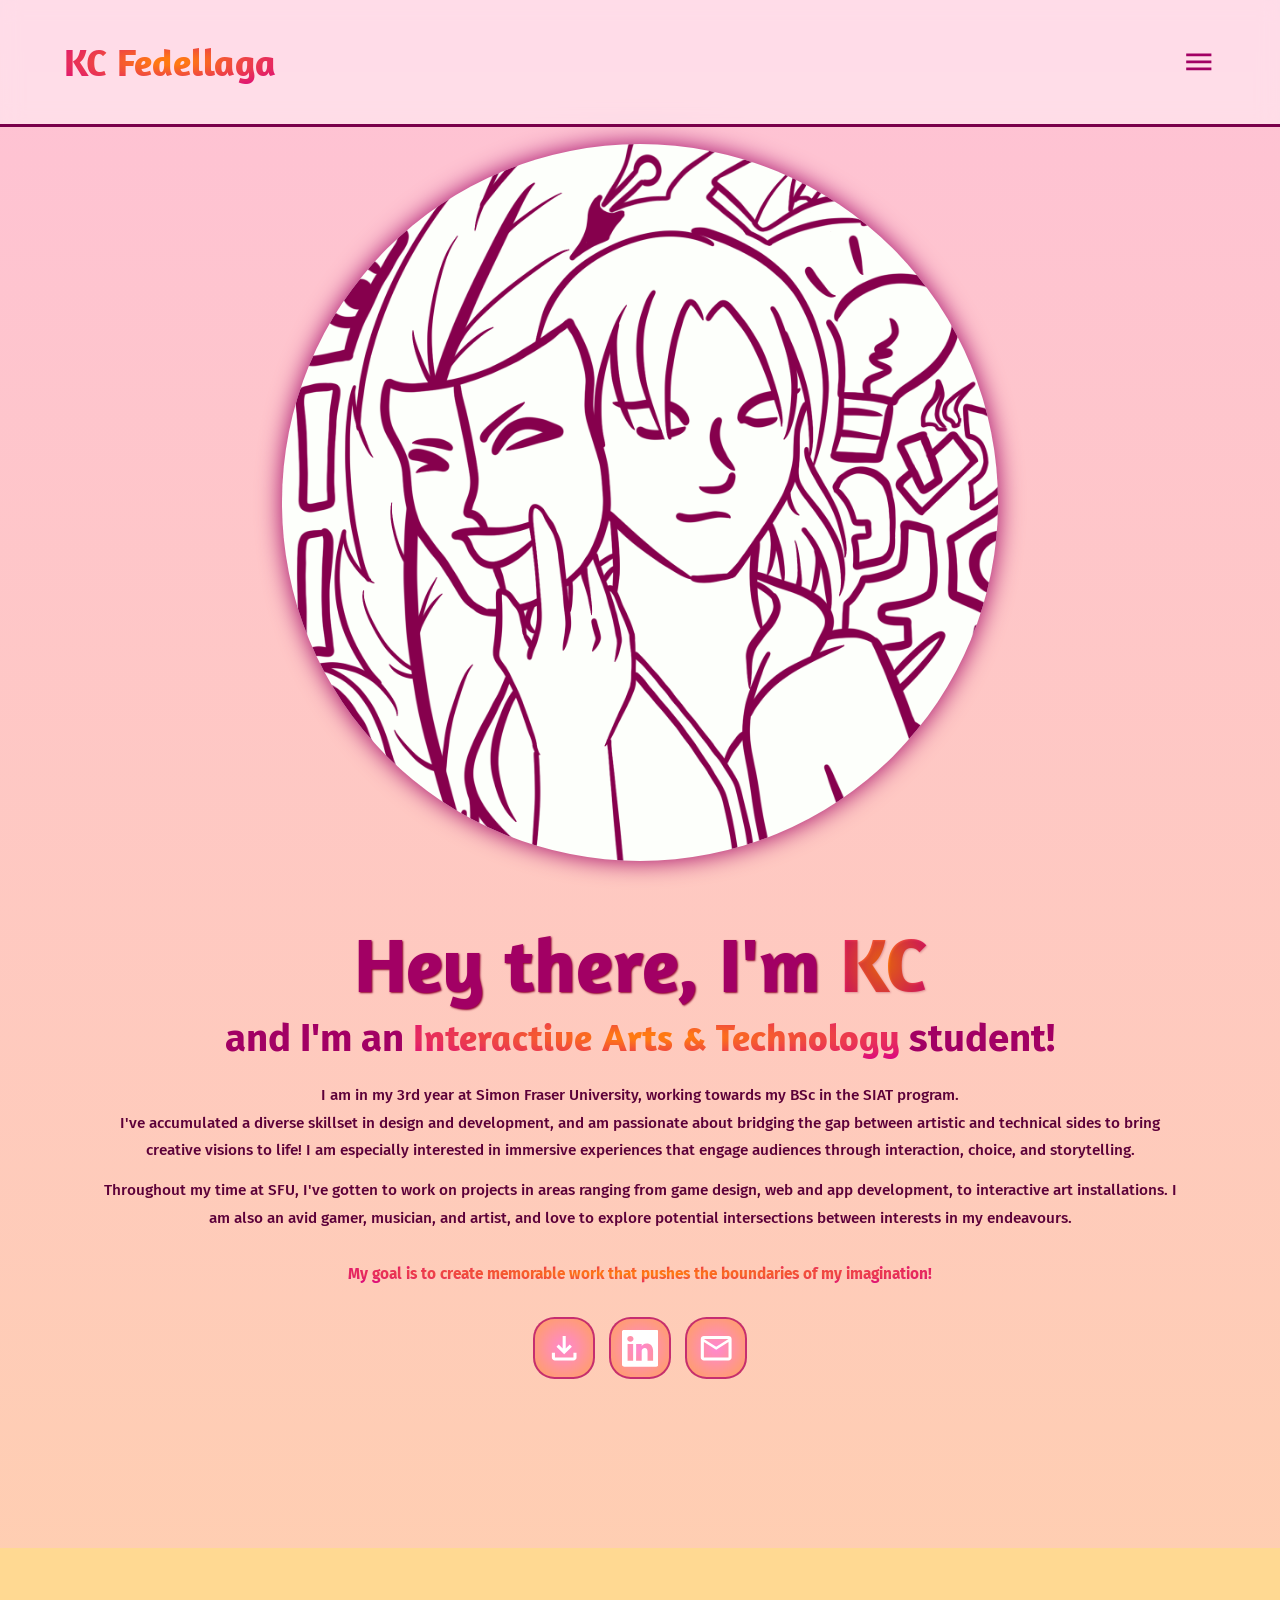
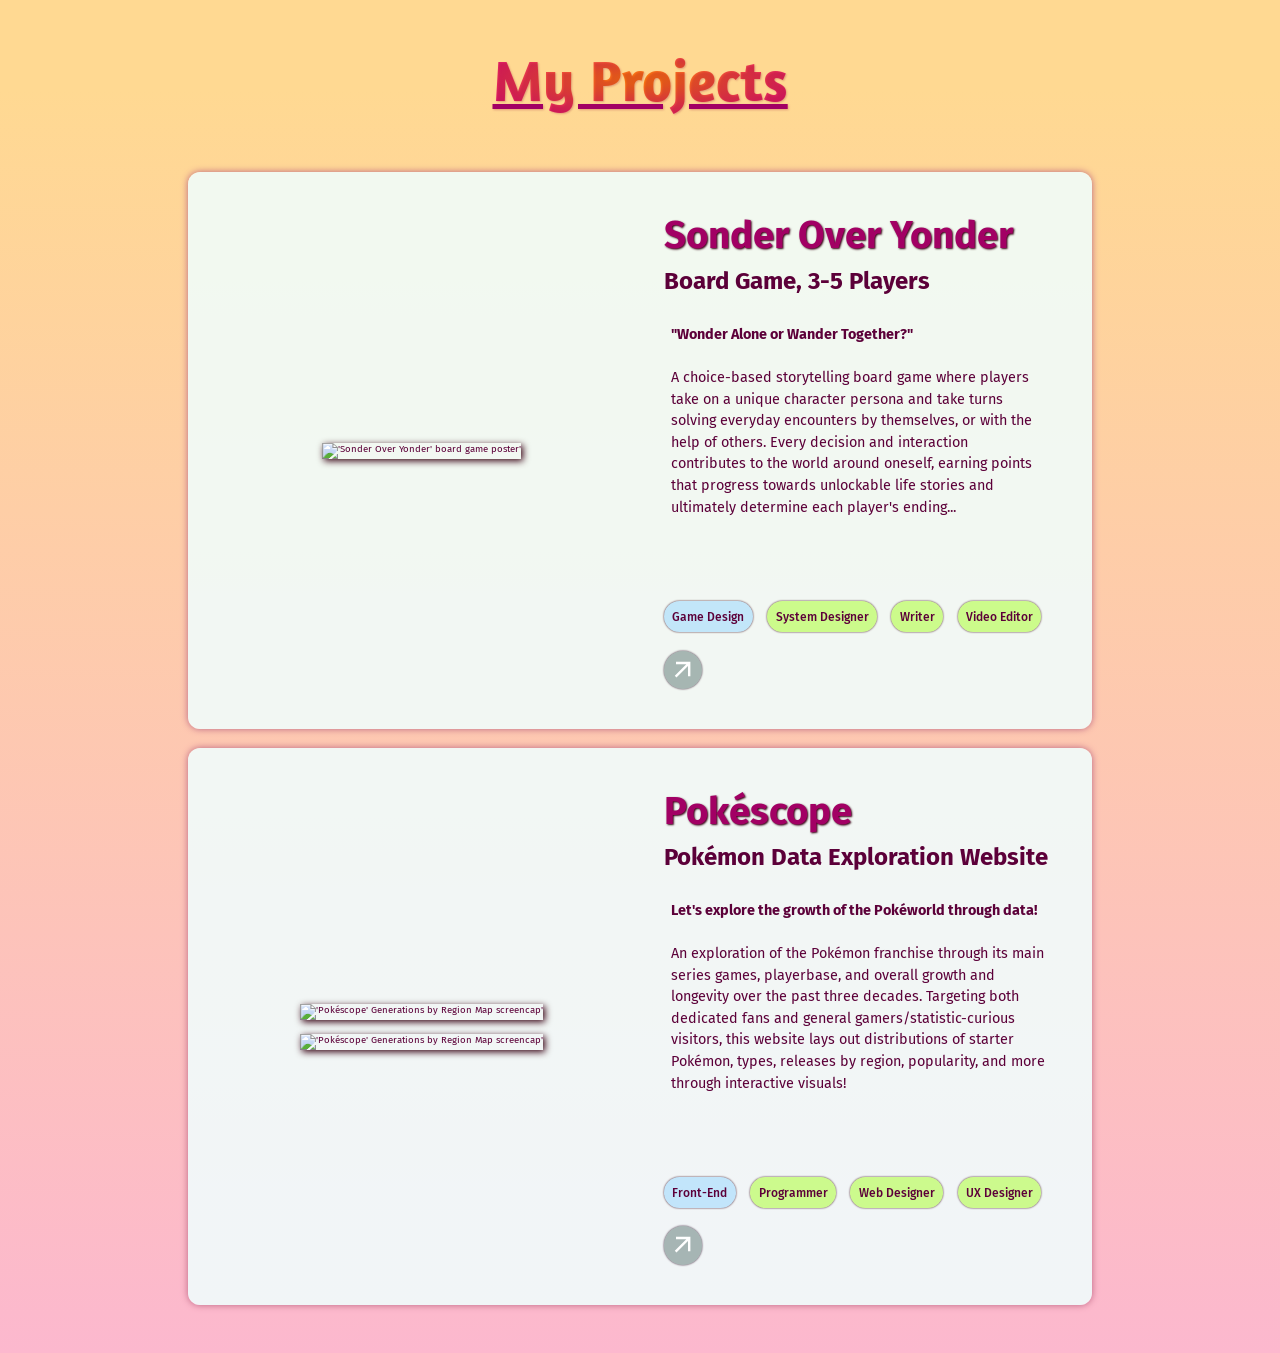
==== index.html @ b348495c "fix" ====
<!doctype html>
<html lang="en">
  <head>
    <meta charset="UTF-8" />
    <meta name="viewport" content="width=device-width, initial-scale=1.0" />
    <title>KC Fedellaga: Portfolio</title>

    <!-- Swiper JS CSS-->
    <link rel="stylesheet" href="https://cdn.jsdelivr.net/npm/swiper@12/swiper-bundle.min.css"/>

    <link rel="stylesheet" href="home-styles.css" />
  </head>

  <body>
    <header class="header">
      <a href="#profile" class="logo"><span>KC Fedellaga</span></a>

      <nav class="navbar">
        <a href="#profile">Profile</a>
        <a href="#projects">Project Showcase</a>
      </nav>

      <i id="menu-icon">
        <svg
          xmlns="http://www.w3.org/2000/svg"
          viewBox="0 -960 960 960"
          fill="#a20064"
        >
          <path
            d="M120-240v-80h720v80H120Zm0-200v-80h720v80H120Zm0-200v-80h720v80H120Z"
          />
        </svg>
      </i>
    </header>

    <section class="profile" id="profile">
      <div class="profile-img">
        <img
          src="/assets/kacebykace.png"
          alt=" 'Kace by Kace': an illustration by me, depicting myself as an artist"
        />
      </div>

      <div class="profile-content">
        <h1>Hey there, I'm <span>KC</span></h1>
        <h3>and I'm an <span>Interactive Arts & Technology</span> student!</h3>
        </br>
        <p>
          I am in my 3rd year at Simon Fraser University, working towards my BSc
          in the SIAT program.
          </br>
          I've accumulated a diverse skillset in design and
          development, and am passionate about bridging the gap between artistic
          and technical sides to bring creative visions to life! I am especially
          interested in immersive experiences that engage audiences through
          interaction, choice, and storytelling.
        </p>
        </br>
        <p>
          Throughout my time at SFU, I've gotten to work on projects in areas
          ranging from game design, web and app development, to interactive art
          installations. I am also an avid gamer, musician, and artist, and love
          to explore potential intersections between interests in my endeavours.
        </br></br>
        <span><strong>My goal is to create memorable work that pushes the boundaries of my
          imagination!</strong></span>
        </p>

        <div class="professional-icons">
          <a href="#">
            <i id="dl-resume-icon">
              <svg
                xmlns="http://www.w3.org/2000/svg"
                viewBox="0 -960 960 960"
                fill="white"
              >
                <path
                  d="M480-320 280-520l56-58 104 104v-326h80v326l104-104 56 58-200 200ZM240-160q-33 0-56.5-23.5T160-240v-120h80v120h480v-120h80v120q0 33-23.5 56.5T720-160H240Z"
                />
              </svg>
            </i>
            <span class="button-text">Resume</span>
          </a>

          <a href="#">
            <i id="linkedin-icon"
              ><svg
                xmlns="http://www.w3.org/2000/svg"
                width="16"
                height="16"
                fill="white"
                class="bi bi-linkedin"
                viewBox="0 0 16 16"
              >
                <path
                  d="M0 1.146C0 .513.526 0 1.175 0h13.65C15.474 0 16 .513 16 1.146v13.708c0 .633-.526 1.146-1.175 1.146H1.175C.526 16 0 15.487 0 14.854zm4.943 12.248V6.169H2.542v7.225zm-1.2-8.212c.837 0 1.358-.554 1.358-1.248-.015-.709-.52-1.248-1.342-1.248S2.4 3.226 2.4 3.934c0 .694.521 1.248 1.327 1.248zm4.908 8.212V9.359c0-.216.016-.432.08-.586.173-.431.568-.878 1.232-.878.869 0 1.216.662 1.216 1.634v3.865h2.401V9.25c0-2.22-1.184-3.252-2.764-3.252-1.274 0-1.845.7-2.165 1.193v.025h-.016l.016-.025V6.169h-2.4c.03.678 0 7.225 0 7.225z"
                />
              </svg>
            </i>
            <span class="button-text">LinkedIn</span>
          </a>

          <a href="#">
            <i>
              <svg 
                xmlns="http://www.w3.org/2000/svg" 
                height="24px" viewBox="0 -960 960 960" 
                width="24px" 
                fill="white"
              >
                
              <path d="M160-160q-33 0-56.5-23.5T80-240v-480q0-33 23.5-56.5T160-800h640q33 0 56.5 23.5T880-720v480q0 33-23.5 56.5T800-160H160Zm320-280L160-640v400h640v-400L480-440Zm0-80 320-200H160l320 200ZM160-640v-80 480-400Z"/></svg>
            </i>
            <span class="button-text">Email</span>
          </a>
        </div>
      </div>
    </section>

    <section class="projects" id="projects">
      <h1><span>My Projects</span></h1>

      <div class="project-container">

        <div class="swiper-row">
          <div class="swiper-button swiper-button-prev"></div>

          <div class="card-wrapper swiper">
            <ul class="card-list swiper-wrapper">
              <li class="project-card swiper-slide">
                <a href="/pages/projects/non-programming/sonder-over-yonder/soy.html" class="card-link">
                  <div class="img-section">
                    <img 
                  src="/assets/soy-poster.png" 
                  alt="'Sonder Over Yonder' board game poster'" 
                  class="project-img-vert"
                  >
                  </div>
                  <div class="project-info">
                    <h2 class="project-name">Sonder Over Yonder</h2>
                    <h3>Board Game, 3-5 Players</h3>
                    
                    <div class="project-desc">
                      <strong>"Wonder Alone or Wander Together?"</strong>
                      <p>
                      </br>
                        A choice-based storytelling board game where players take on a unique character persona and take turns solving everyday encounters by themselves, or with the help of others. Every decision and interaction contributes to the world around oneself, earning points that progress towards unlockable life stories and ultimately determine each player's ending...
                      </p>
                    </div>
                    
                    <div class="card-footer">
                      <ul class="tags">
                        <li class="field">Game Design</li>
                        <li class="role">System Designer</li>
                        <li class="role">Writer</li>
                        <li class="role">Video Editor</li>
                      </ul>

                      <div class="card-button">
                        <svg class="arrow" xmlns="http://www.w3.org/2000/svg" viewBox="0 -960 960 960" fill="white"><path d="m256-240-56-56 384-384H240v-80h480v480h-80v-344L256-240Z"/></svg>
                        <span>View Documentation</span>
                      </div>
                    </div>
                  </div>
                </a>
              </li>
              <li class="project-card swiper-slide">
                <a href="/pages/projects/programming/pokescope/pokescope.html" class="card-link">
                  <div class="img-section">
                    <img 
                  src="/assets/pokescope-homepage-screencap.png" 
                  alt="'Pokéscope' Generations by Region Map screencap'" 
                  class="project-img-hori"
                  >
                  <img 
                  src="/assets/pokescope-map-screencap.png" 
                  alt="'Pokéscope' Generations by Region Map screencap'" 
                  class="project-img-hori"
                  >
                  </div>
                  
                  <div class="project-info">
                    <h2 class="project-name">Pokéscope</h2>
                    <h3>Pokémon Data Exploration Website</h3>
                    
                    <div class="project-desc">
                      <strong>Let's explore the growth of the Pokéworld through data!</strong>
                      <p>
                      </br>
                        An exploration of the Pokémon franchise through its main series games, playerbase, and overall growth and longevity over the past three decades. Targeting both dedicated fans and general gamers/statistic-curious visitors, this website lays out distributions of starter Pokémon, types, releases by region, popularity, and more through interactive visuals!
                      </p>
                    </div>
                    
                    <div class="card-footer">
                      <ul class="tags">
                        <li class="field">Front-End</li>
                        <li class="role">Programmer</li>
                        <li class="role">Web Designer</li>
                        <li class="role">UX Designer</li>
                      </ul>

                      <div class="card-button">
                        <svg class="arrow" xmlns="http://www.w3.org/2000/svg" viewBox="0 -960 960 960" fill="white"><path d="m256-240-56-56 384-384H240v-80h480v480h-80v-344L256-240Z"/></svg>
                        <span>View Documentation</span>
                      </div>
                    </div>
                  </div>
                </a>
              </li>
            </ul>
          </div>

          <div class="swiper-button swiper-button-next"></div>
        </div>
        
        <div class="swiper-pagination"></div>
      </div>

    </section>

    <!-- Swiper JS script -->
    <script src="https://cdn.jsdelivr.net/npm/swiper@12/swiper-bundle.min.js"></script>
    
    <script src="home.js"></script>
  
  </body>
</html>
---- home-styles.css ----
@import url("https://fonts.googleapis.com/css2?family=Amaranth:ital,wght@0,400;0,700;1,400;1,700&family=Fira+Sans:ital,wght@0,100;0,200;0,300;0,400;0,500;0,600;0,700;0,800;0,900;1,100;1,200;1,300;1,400;1,500;1,600;1,700;1,800;1,900&family=Poppins:ital,wght@0,100;0,200;0,300;0,400;0,500;0,600;0,700;0,800;0,900;1,100;1,200;1,300;1,400;1,500;1,600;1,700;1,800;1,900&display=swap");
* {
  margin: 0;
  padding: 0;
  box-sizing: border-box;
  text-decoration: none;
  scroll-behavior: smooth;
  font-family: "Fira Sans", sans-serif;
}

:root {
  --bg-color: #fff7f9;
  --second-bg-color: #fffefe;
  --text-color: #5c0039;
  --main-color: #a20064;
  --header-height: 6rem;
}
.inactive {
  visibility: hidden !important;
}

html {
  font-size: 60%;
  overflow-x: hidden;
}

body {
  color: var(--text-color);
  background: linear-gradient(
    to bottom,
    rgb(254, 194, 213) 1%,
    rgb(255, 217, 146)
  );
}

::-webkit-scrollbar {
  width: 20px;
}
::-webkit-scrollbar-thumb {
  background-color: #b4006f8c;
}
::-webkit-scrollbar-track {
  background-color: var(--bg-color);
}

section {
  min-height: 100vh;
  padding: 10rem 12%;
}

/* Header Section: */

.header {
  position: fixed;
  width: 100%;
  top: 0;
  left: 0;
  padding: 4rem 5%;

  display: flex;
  justify-content: space-between;
  align-items: center;
  z-index: 10000;

  background: rgba(255, 244, 249, 0.532);
  backdrop-filter: blur(10px);
  border-bottom: solid 3px #7a004b;

  .logo,
  .gradient-button,
  .navbar a,
  span {
    font-family: "Amaranth", sans-serif;
  }
}

#menu-icon {
  width: 3.5rem;
  height: 3.5rem;
  color: #7a004b;
  display: none;
}

.logo {
  font-size: 4rem;
  color: var(--text-color);
  font-weight: 800;
  cursor: pointer;
  transition: 0.3s ease-in-out;
}
.logo:hover {
  transform: scale(1.1);
}

span {
  background: radial-gradient(rgb(255, 121, 18) 10%, #d90086);
  background-clip: text;
  color: transparent;

  font-family: "Amaranth", sans-serif;
}

.navbar a {
  font-size: 2.3rem;
  font-weight: 500;
  color: var(--text-color);

  transition: 0.3s ease-in-out;
  border-bottom: 3px solid transparent;

  margin: 1rem;
}
.navbar a:hover {
  color: var(--main-color);
  border-bottom: 3px solid var(--main-color);
}

/* Profile Section: */

.profile {
  margin-top: var(--header-height);

  display: flex;
  align-items: center;
  justify-content: center;
  gap: 15rem;
}

.profile-img img {
  width: 32vw;
  height: 32vw;
  object-fit: cover;

  background: #fdfffb;

  border-radius: 50%;
  box-shadow: 0 0 25px var(--main-color);
  transition: 0.4s ease-in-out;
}
.profile-img img:hover {
  box-shadow:
    0 0 25px var(--main-color),
    0 0 50px var(--main-color),
    0 0 100px var(--main-color);
}

.profile-content {
  display: flex;
  flex-direction: column;
  align-items: flex-start;
  text-align: left;
}
.profile-content h1 {
  font-family: "Amaranth", sans-serif;
  font-size: 8rem;
  font-weight: 700;

  margin-top: 1.5rem;
  line-height: 1;

  color: var(--main-color);
  text-shadow: 1px 1px 2px #8f002d;

  span {
    text-shadow: 1px 1px 2px #8f002d45;
  }
}
.profile-content h3 {
  margin: 1rem 0;

  color: var(--main-color);
  font-size: 4rem;
}
.profile-content p {
  font-size: 1.6rem;
  font-weight: 500;
  line-height: 1.8;
}

.professional-icons a {
  display: inline-flex;
  flex-direction: column;

  font-size: 1.5rem;
  text-align: center;

  .button-text {
    opacity: 0;
  }
}
.professional-icons i {
  display: inline-flex;

  padding: 1rem;
  margin: 3rem 0.6rem 0.7rem;

  background: radial-gradient(#ff87d1, rgb(255, 162, 91));
  border: 2px solid #ae006bb3;
  border-radius: 35%;
  color: var(--main-color);

  transition: 0.3s ease-in-out;
}
.professional-icons svg {
  width: 4rem;
  height: 4rem;

  object-fit: cover;
  padding: 0.05em;
}
.professional-icons a:hover {
  i {
    background: radial-gradient(#f48835 40%, #fc46b6);
    transform: scale(1.15) translateY(-5px);

    box-shadow: 0 0 15px var(--main-color);
  }
  .button-text {
    opacity: 1;
    transition: 0.3 ease-in-out;
  }
}

/* Project Showcase Section: */

.projects {
  padding-bottom: 2.5rem;

  display: flex;
  flex-direction: column;
  justify-content: center;
  align-items: center;
  gap: 5rem;

  background: linear-gradient(
    to bottom,
    rgb(255, 217, 146) 10%,
    rgb(252, 184, 206)
  );
}

.projects h1 {
  font-family: "Amaranth", sans-serif;
  font-size: 6rem;
  text-decoration: underline;
  color: var(--main-color);

  text-shadow: 1px 1px 2px #8f002d45;
}

.project-container {
  width: 100%;
  max-width: 1000px; /* tentative */

  display: flex;
  flex-direction: column;
  align-items: center;

  gap: 1.5rem;
}

.swiper-row {
  display: flex;
  align-items: center;
  gap: 1.5rem;

  width: 100%;
}

.card-wrapper {
  flex: 1;
  min-width: 0;
}

.swiper-button-prev,
.swiper-button-next {
  position: static;
  flex-shrink: 0;
  margin: 0;

  width: 2.5rem;
  height: 2.5rem;
}
.swiper-button {
  color: white;
}
.swiper-pagination {
  position: static !important;
  left: auto !important;
  transform: none !important;
}
.swiper-pagination-bullet {
  height: 12px;
  width: 12px;
  opacity: 0.5;
  background: rgb(255, 255, 255);
}
.swiper-pagination-bullet-active {
  opacity: 1;
}

.card-list .project-card {
  list-style: none;
  padding: 1rem;
}

.card-list .project-card .card-link {
  user-select: none;

  display: flex;
  gap: 1rem;

  width: 100%;
  height: 58rem;

  padding: 18px;
  border: solid 2px transparent;
  border-radius: 12px;

  text-decoration: none;
  color: var(--text-color);

  background: rgba(240, 255, 255, 0.854);
  box-shadow: 0 0 7px rgb(188, 99, 130);

  transition: 0.3s ease-in-out;
}

.card-list .project-card .card-link:active {
  cursor: grabbing;
}

.img-section {
  flex: 1;

  display: flex;
  flex-direction: column;
  justify-content: center;
  align-items: center;

  gap: 1.5rem;
  padding: 2rem;

  overflow: hidden;
}

.project-img-vert {
  max-width: 100%;
  max-height: 100%;
  object-fit: contain;

  box-shadow: 2px 2px 7px #360112;
}
.project-img-hori {
  max-width: 100%;
  max-height: 100%;
  object-fit: contain;

  box-shadow: 2px 2px 7px #360112;
}

.project-info {
  flex: 1;
  display: inline-flex;
  flex-direction: column;
  gap: 1rem;

  padding: 2rem;
}

.project-info h2 {
  font-size: 4em;
  color: var(--main-color);

  text-shadow: 1px 1px 2px #360112;
}
.project-info h3 {
  font-size: 2.5em;

  margin-bottom: 1em;
}
.project-info .project-desc {
  margin: 0.5em;

  font-size: 1.5em;

  line-height: 1.5em;
}

.project-card .card-footer {
  display: flex;
  flex-direction: column;
  gap: 1.8em;

  margin-top: auto;
}

.project-card .tags {
  display: inline-flex;
  gap: 1.5em;

  list-style: none;
}
.project-card .tags li {
  color: var(--text-color);
  font-size: 1.25em;
  font-weight: 500;

  padding: 0.7em;

  border-radius: 1.5em;
  box-shadow: 0 0 2px #360112;
}
.tags .field {
  background: rgba(131, 207, 255, 0.434);
}
.tags .role {
  background: rgba(172, 255, 47, 0.527);
}

.card-list .card-link .card-button {
  display: flex;
  justify-content: flex-start;
  align-items: center;
  gap: 0.5em;

  background: transparent;

  .arrow {
    width: 4em;
    padding: 0.5em;

    background: rgba(110, 135, 132, 0.571);
    border-radius: 50%;
    box-shadow: 0 0 2px rgb(35, 0, 28);

    transition: 0.3s ease-in-out;
  }

  span {
    opacity: 0;

    margin: 0.7em;
    font-size: 1.6em;

    transition: 0.3s ease-in-out;
  }
}
.card-list .card-link:hover {
  border-color: var(--main-color);

  .arrow {
    background: rgb(255, 170, 13);
  }

  span {
    opacity: 1;
  }
}

/* Responsiveness: */

@media (max-width: 1285px) {
  #menu-icon {
    display: block;

    svg {
      transition: 0.2s ease;
    }
  }
  #menu-icon:hover {
    svg {
      fill: #a2006456;
    }

    cursor: pointer;
  }

  .navbar {
    position: absolute;
    top: 100%;
    right: 0;
    padding: 1.5rem 2rem;

    width: 25%;
    background: rgba(190, 136, 160, 0.29);

    border-bottom-left-radius: 2rem;
    border-left: 2px solid var(--main-color);
    border-bottom: 2px solid var(--main-color);

    display: none;
  }
  .navbar a {
    display: block;
    font-size: 2rem;
    margin: 3rem 0;
    color: var(--text-color);
  }
  .navbar.active {
    display: block;
  }

  .project-info h3 {
    font-size: 2.5em;

    margin-bottom: 0.5em;
  }

  section {
    min-height: 100vh;
    padding: 10rem 7.5%;
  }

  .profile {
    flex-direction: column;
    margin: 5rem 0;
    gap: 5rem;
  }
  .profile-content {
    align-items: center;
    text-align: center;
  }
  .profile-img img {
    width: 56vw;
    height: 56vw;
  }
}

@media (max-width: 1000px) {
  .project-info h3 {
    font-size: 2.5em;

    margin-bottom: 0.5em;
  }

  section {
    min-height: 100vh;
    padding: 10rem 5%;
  }

  .project-info .project-desc {
    margin: 0.25em;

    font-size: 1.4em;

    line-height: 1.5em;
  }
}

@media (max-width: 900px) {
  .card-list .project-card .card-link {
    flex-direction: column;
    height: auto;
    padding: 1rem;
  }

  .img-section {
    flex-direction: row;
    align-items: center;
    gap: 1rem;

    padding: 1rem;
    max-height: 350px;
  }

  .project-img-hori {
    width: 100%;
    flex: 1;
    aspect-ratio: 16 / 9;
    object-fit: cover;
    box-shadow: 2px 2px 7px #360112;
  }

  .project-info {
    padding: 1rem;
  }
  .project-info h2 {
    font-size: 2.5em;
  }
  .project-info h3 {
    font-size: 1.75em;

    margin-bottom: 0.3em;
  }
  .project-info .project-desc {
    font-size: 1.3em;
  }

  .project-card .tags {
    flex-wrap: wrap;
  }

  .swiper-row .swiper-button {
    display: none;
  }
}
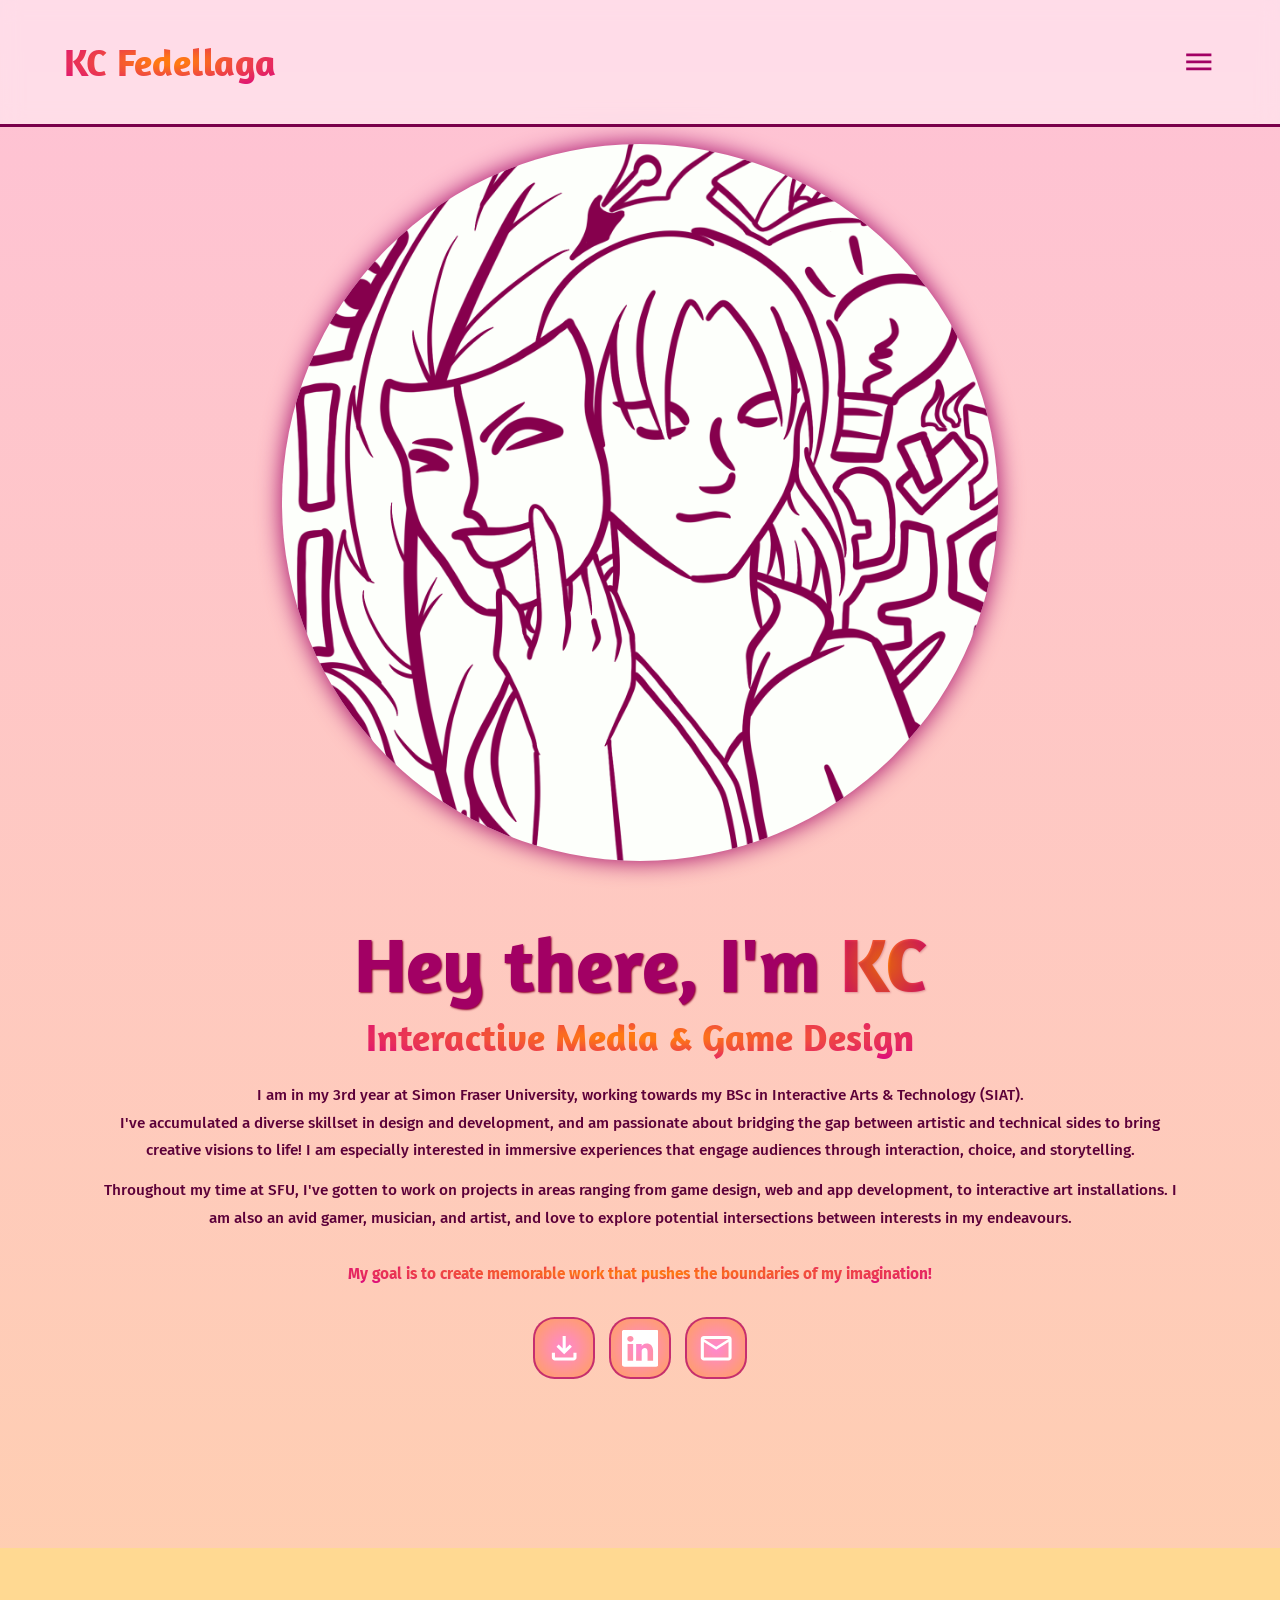
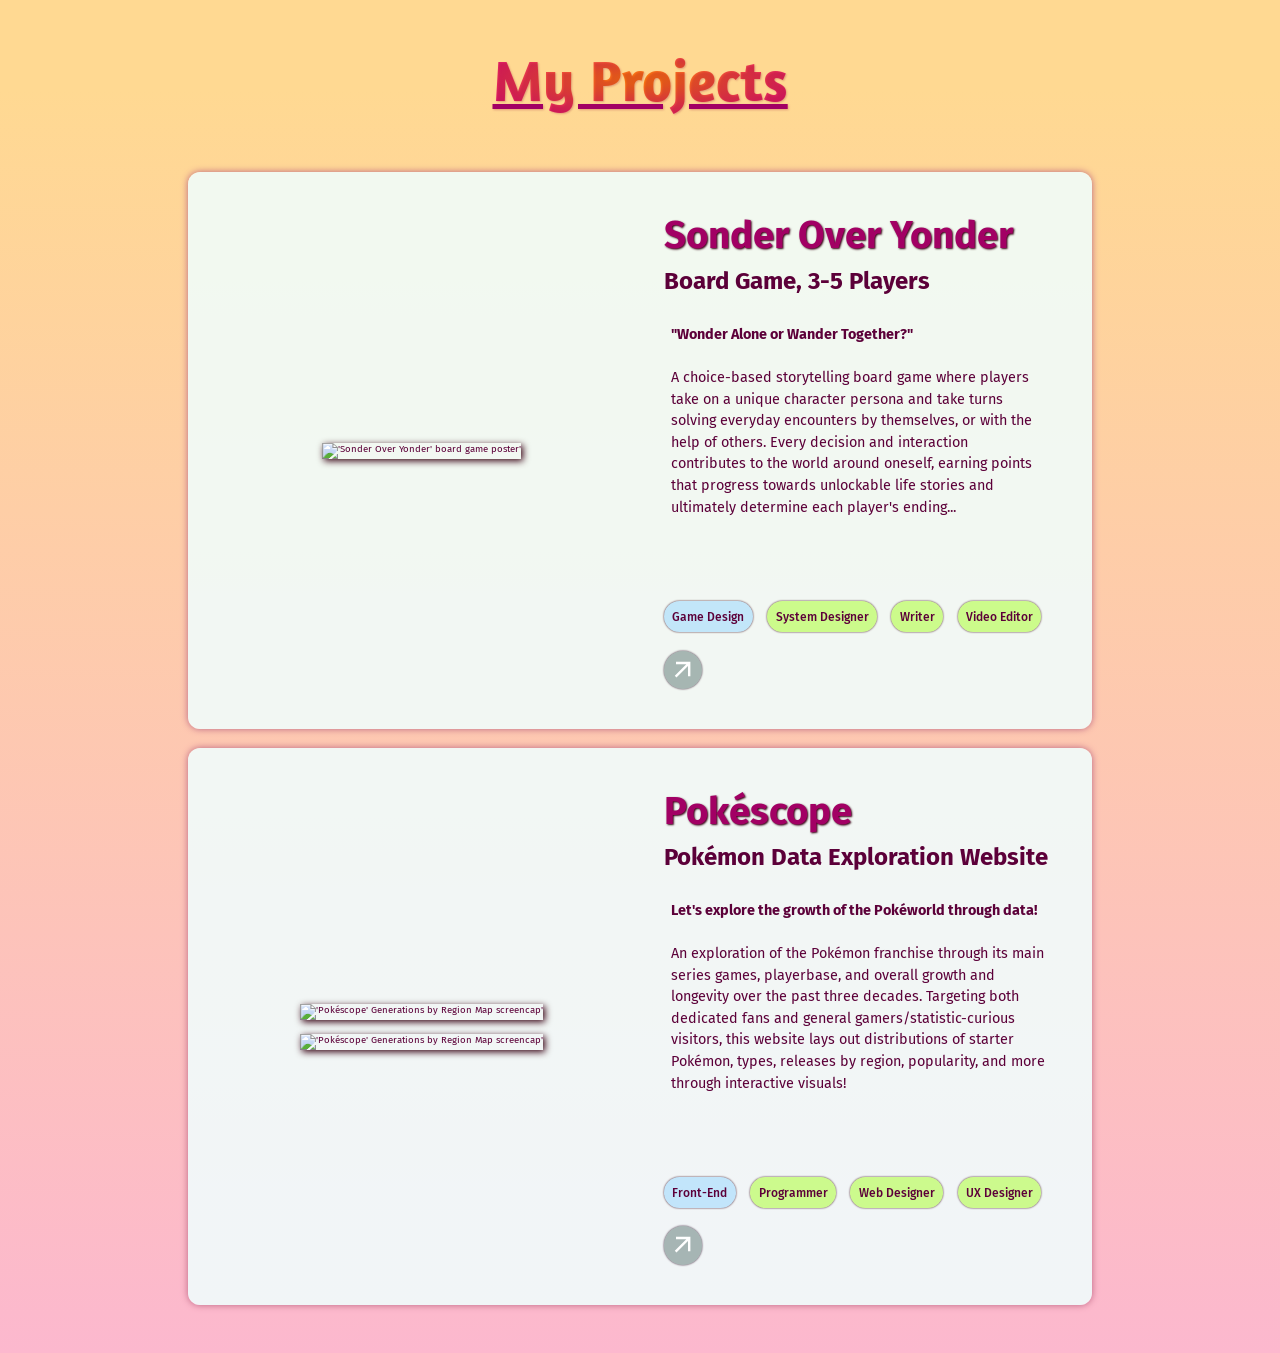
==== commit 9ab31390: "Merge pull request #7 from 4cekay/sonder-over-yonder pages filepath test" ====
--- a/index.html
+++ b/index.html
@@ -36,18 +36,18 @@
     <section class="profile" id="profile">
       <div class="profile-img">
         <img
-          src="/assets/kacebykace.png"
+          src="./assets/kacebykace.png"
           alt=" 'Kace by Kace': an illustration by me, depicting myself as an artist"
         />
       </div>
 
       <div class="profile-content">
         <h1>Hey there, I'm <span>KC</span></h1>
-        <h3>and I'm an <span>Interactive Arts & Technology</span> student!</h3>
+        <h3><span>Interactive Media & Game Design</span></h3>
         </br>
         <p>
           I am in my 3rd year at Simon Fraser University, working towards my BSc
-          in the SIAT program.
+          in Interactive Arts & Technology (SIAT).
           </br>
           I've accumulated a diverse skillset in design and
           development, and am passionate about bridging the gap between artistic
@@ -128,10 +128,10 @@
           <div class="card-wrapper swiper">
             <ul class="card-list swiper-wrapper">
               <li class="project-card swiper-slide">
-                <a href="/pages/projects/non-programming/sonder-over-yonder/soy.html" class="card-link">
+                <a href="./pages/projects/non-programming/sonder-over-yonder/soy.html" class="card-link">
                   <div class="img-section">
                     <img 
-                  src="/assets/soy-poster.png" 
+                  src="./assets/soy-poster.png" 
                   alt="'Sonder Over Yonder' board game poster'" 
                   class="project-img-vert"
                   >
@@ -165,15 +165,15 @@
                 </a>
               </li>
               <li class="project-card swiper-slide">
-                <a href="/pages/projects/programming/pokescope/pokescope.html" class="card-link">
+                <a href="./pages/projects/programming/pokescope/pokescope.html" class="card-link">
                   <div class="img-section">
                     <img 
-                  src="/assets/pokescope-homepage-screencap.png" 
+                  src="./assets/pokescope-homepage-screencap.png" 
                   alt="'Pokéscope' Generations by Region Map screencap'" 
                   class="project-img-hori"
                   >
                   <img 
-                  src="/assets/pokescope-map-screencap.png" 
+                  src="./assets/pokescope-map-screencap.png" 
                   alt="'Pokéscope' Generations by Region Map screencap'" 
                   class="project-img-hori"
                   >
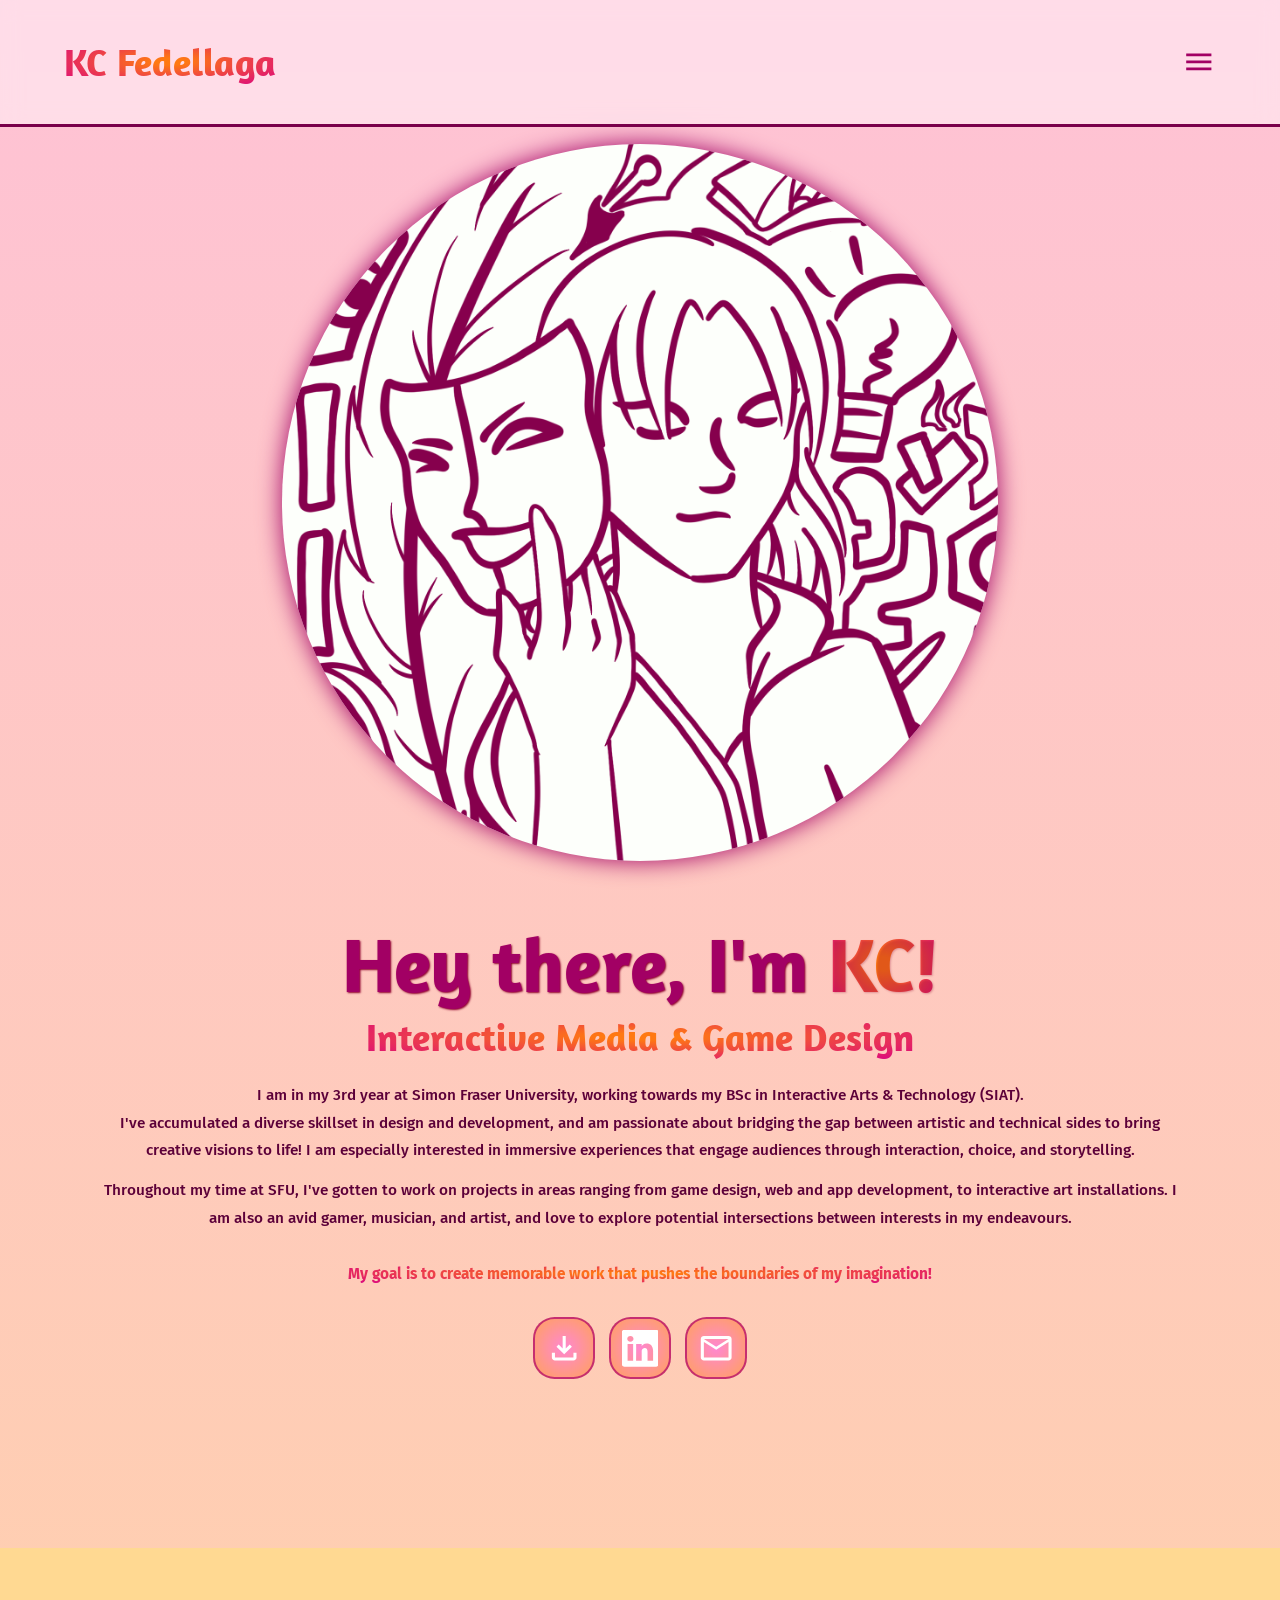
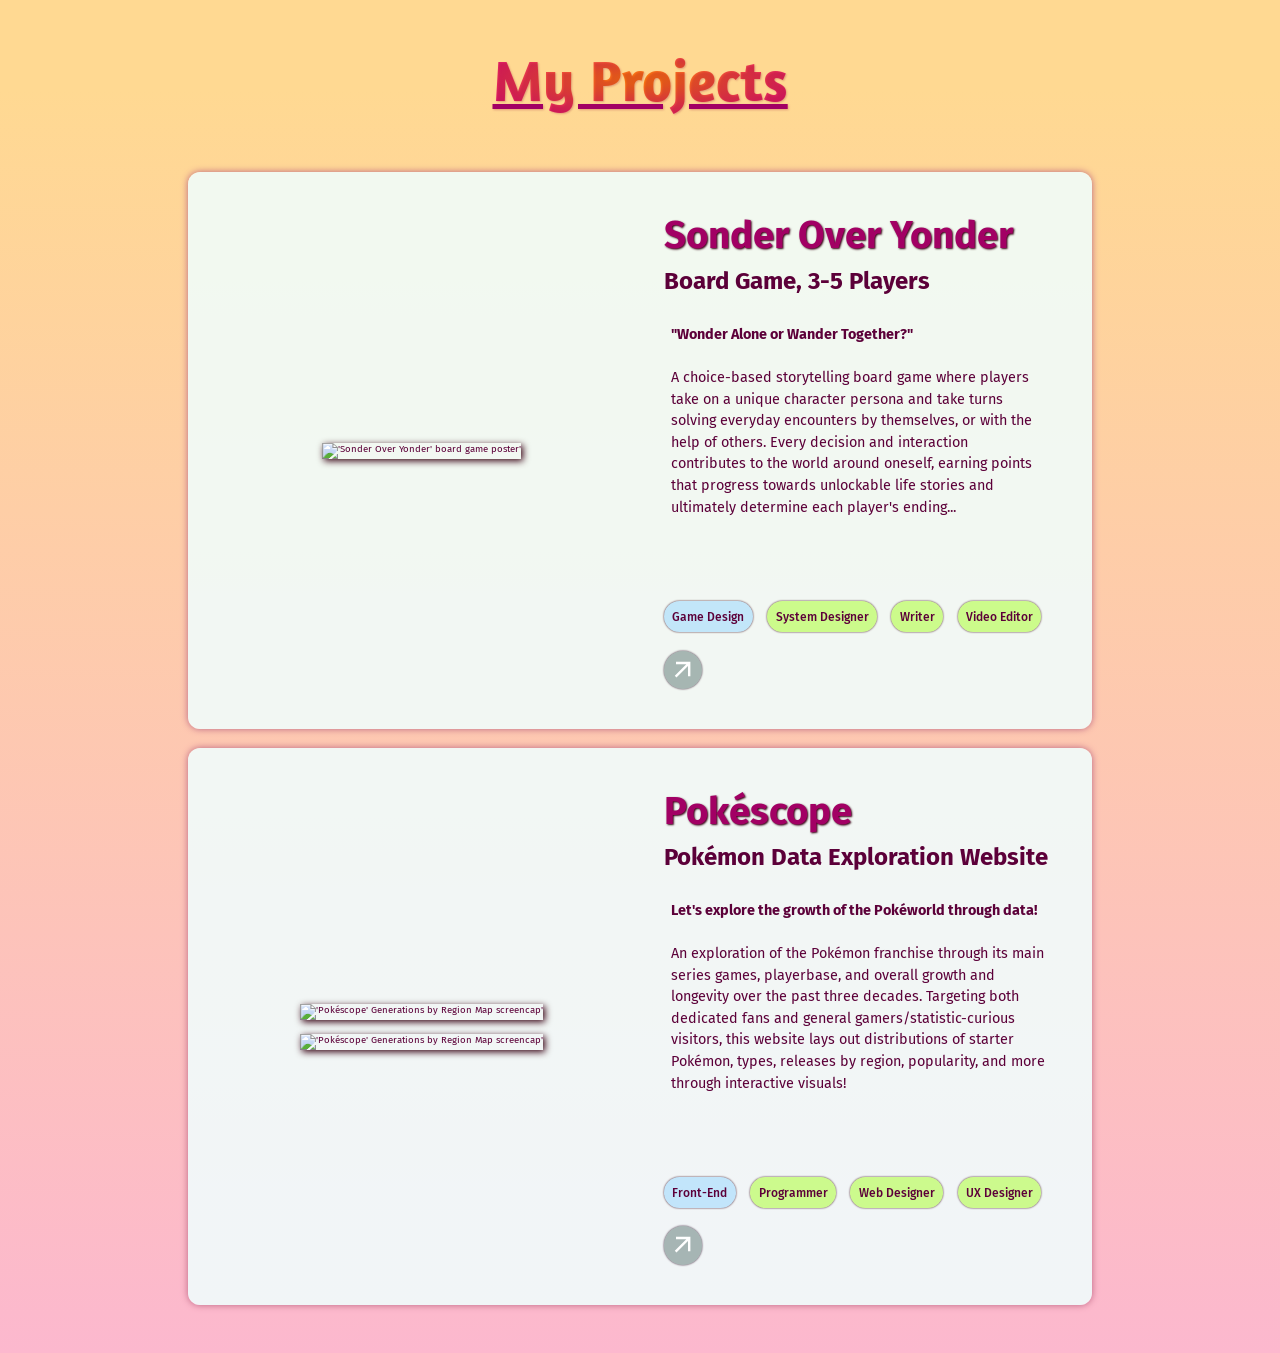
==== commit a2de6331: "Merge pull request #8 from 4cekay/sonder-over-yonder WIP continued, sonder documentation section" ====
--- a/index.html
+++ b/index.html
@@ -6,7 +6,10 @@
     <title>KC Fedellaga: Portfolio</title>
 
     <!-- Swiper JS CSS-->
-    <link rel="stylesheet" href="https://cdn.jsdelivr.net/npm/swiper@12/swiper-bundle.min.css"/>
+    <link
+      rel="stylesheet"
+      href="https://cdn.jsdelivr.net/npm/swiper@12/swiper-bundle.min.css"
+    />
 
     <link rel="stylesheet" href="home-styles.css" />
   </head>
@@ -42,28 +45,32 @@
       </div>
 
       <div class="profile-content">
-        <h1>Hey there, I'm <span>KC</span></h1>
+        <h1>Hey there, I'm <span>KC!</span></h1>
         <h3><span>Interactive Media & Game Design</span></h3>
-        </br>
+        <br />
         <p>
           I am in my 3rd year at Simon Fraser University, working towards my BSc
           in Interactive Arts & Technology (SIAT).
-          </br>
-          I've accumulated a diverse skillset in design and
-          development, and am passionate about bridging the gap between artistic
-          and technical sides to bring creative visions to life! I am especially
-          interested in immersive experiences that engage audiences through
-          interaction, choice, and storytelling.
+          <br />
+          I've accumulated a diverse skillset in design and development, and am
+          passionate about bridging the gap between artistic and technical sides
+          to bring creative visions to life! I am especially interested in
+          immersive experiences that engage audiences through interaction,
+          choice, and storytelling.
         </p>
-        </br>
+        <br />
         <p>
           Throughout my time at SFU, I've gotten to work on projects in areas
           ranging from game design, web and app development, to interactive art
           installations. I am also an avid gamer, musician, and artist, and love
           to explore potential intersections between interests in my endeavours.
-        </br></br>
-        <span><strong>My goal is to create memorable work that pushes the boundaries of my
-          imagination!</strong></span>
+          <br /><br />
+          <span
+            ><strong
+              >My goal is to create memorable work that pushes the boundaries of
+              my imagination!</strong
+            ></span
+          >
         </p>
 
         <div class="professional-icons">
@@ -102,14 +109,17 @@
 
           <a href="#">
             <i>
-              <svg 
-                xmlns="http://www.w3.org/2000/svg" 
-                height="24px" viewBox="0 -960 960 960" 
-                width="24px" 
+              <svg
+                xmlns="http://www.w3.org/2000/svg"
+                height="24px"
+                viewBox="0 -960 960 960"
+                width="24px"
                 fill="white"
               >
-                
-              <path d="M160-160q-33 0-56.5-23.5T80-240v-480q0-33 23.5-56.5T160-800h640q33 0 56.5 23.5T880-720v480q0 33-23.5 56.5T800-160H160Zm320-280L160-640v400h640v-400L480-440Zm0-80 320-200H160l320 200ZM160-640v-80 480-400Z"/></svg>
+                <path
+                  d="M160-160q-33 0-56.5-23.5T80-240v-480q0-33 23.5-56.5T160-800h640q33 0 56.5 23.5T880-720v480q0 33-23.5 56.5T800-160H160Zm320-280L160-640v400h640v-400L480-440Zm0-80 320-200H160l320 200ZM160-640v-80 480-400Z"
+                />
+              </svg>
             </i>
             <span class="button-text">Email</span>
           </a>
@@ -121,33 +131,41 @@
       <h1><span>My Projects</span></h1>
 
       <div class="project-container">
-
         <div class="swiper-row">
           <div class="swiper-button swiper-button-prev"></div>
 
           <div class="card-wrapper swiper">
             <ul class="card-list swiper-wrapper">
               <li class="project-card swiper-slide">
-                <a href="./pages/projects/non-programming/sonder-over-yonder/soy.html" class="card-link">
+                <a
+                  href="./pages/projects/non-programming/sonder-over-yonder/soy.html"
+                  class="card-link"
+                >
                   <div class="img-section">
-                    <img 
-                  src="./assets/soy-poster.png" 
-                  alt="'Sonder Over Yonder' board game poster'" 
-                  class="project-img-vert"
-                  >
+                    <img
+                      src="./assets/soy-poster.png"
+                      alt="'Sonder Over Yonder' board game poster'"
+                      class="project-img-vert"
+                    />
                   </div>
                   <div class="project-info">
                     <h2 class="project-name">Sonder Over Yonder</h2>
                     <h3>Board Game, 3-5 Players</h3>
-                    
+
                     <div class="project-desc">
                       <strong>"Wonder Alone or Wander Together?"</strong>
                       <p>
-                      </br>
-                        A choice-based storytelling board game where players take on a unique character persona and take turns solving everyday encounters by themselves, or with the help of others. Every decision and interaction contributes to the world around oneself, earning points that progress towards unlockable life stories and ultimately determine each player's ending...
+                        <br />
+                        A choice-based storytelling board game where players
+                        take on a unique character persona and take turns
+                        solving everyday encounters by themselves, or with the
+                        help of others. Every decision and interaction
+                        contributes to the world around oneself, earning points
+                        that progress towards unlockable life stories and
+                        ultimately determine each player's ending...
                       </p>
                     </div>
-                    
+
                     <div class="card-footer">
                       <ul class="tags">
                         <li class="field">Game Design</li>
@@ -157,7 +175,16 @@
                       </ul>
 
                       <div class="card-button">
-                        <svg class="arrow" xmlns="http://www.w3.org/2000/svg" viewBox="0 -960 960 960" fill="white"><path d="m256-240-56-56 384-384H240v-80h480v480h-80v-344L256-240Z"/></svg>
+                        <svg
+                          class="arrow"
+                          xmlns="http://www.w3.org/2000/svg"
+                          viewBox="0 -960 960 960"
+                          fill="white"
+                        >
+                          <path
+                            d="m256-240-56-56 384-384H240v-80h480v480h-80v-344L256-240Z"
+                          />
+                        </svg>
                         <span>View Documentation</span>
                       </div>
                     </div>
@@ -165,32 +192,44 @@
                 </a>
               </li>
               <li class="project-card swiper-slide">
-                <a href="./pages/projects/programming/pokescope/pokescope.html" class="card-link">
+                <a
+                  href="./pages/projects/programming/pokescope/pokescope.html"
+                  class="card-link"
+                >
                   <div class="img-section">
-                    <img 
-                  src="./assets/pokescope-homepage-screencap.png" 
-                  alt="'Pokéscope' Generations by Region Map screencap'" 
-                  class="project-img-hori"
-                  >
-                  <img 
-                  src="./assets/pokescope-map-screencap.png" 
-                  alt="'Pokéscope' Generations by Region Map screencap'" 
-                  class="project-img-hori"
-                  >
-                  </div>
-                  
+                    <img
+                      src="./assets/pokescope-homepage-screencap.png"
+                      alt="'Pokéscope' Generations by Region Map screencap'"
+                      class="project-img-hori"
+                    />
+                    <img
+                      src="./assets/pokescope-map-screencap.png"
+                      alt="'Pokéscope' Generations by Region Map screencap'"
+                      class="project-img-hori"
+                    />
+                  </div>
+
                   <div class="project-info">
                     <h2 class="project-name">Pokéscope</h2>
                     <h3>Pokémon Data Exploration Website</h3>
-                    
+
                     <div class="project-desc">
-                      <strong>Let's explore the growth of the Pokéworld through data!</strong>
+                      <strong
+                        >Let's explore the growth of the Pokéworld through
+                        data!</strong
+                      >
                       <p>
-                      </br>
-                        An exploration of the Pokémon franchise through its main series games, playerbase, and overall growth and longevity over the past three decades. Targeting both dedicated fans and general gamers/statistic-curious visitors, this website lays out distributions of starter Pokémon, types, releases by region, popularity, and more through interactive visuals!
+                        <br />
+                        An exploration of the Pokémon franchise through its main
+                        series games, playerbase, and overall growth and
+                        longevity over the past three decades. Targeting both
+                        dedicated fans and general gamers/statistic-curious
+                        visitors, this website lays out distributions of starter
+                        Pokémon, types, releases by region, popularity, and more
+                        through interactive visuals!
                       </p>
                     </div>
-                    
+
                     <div class="card-footer">
                       <ul class="tags">
                         <li class="field">Front-End</li>
@@ -200,7 +239,16 @@
                       </ul>
 
                       <div class="card-button">
-                        <svg class="arrow" xmlns="http://www.w3.org/2000/svg" viewBox="0 -960 960 960" fill="white"><path d="m256-240-56-56 384-384H240v-80h480v480h-80v-344L256-240Z"/></svg>
+                        <svg
+                          class="arrow"
+                          xmlns="http://www.w3.org/2000/svg"
+                          viewBox="0 -960 960 960"
+                          fill="white"
+                        >
+                          <path
+                            d="m256-240-56-56 384-384H240v-80h480v480h-80v-344L256-240Z"
+                          />
+                        </svg>
                         <span>View Documentation</span>
                       </div>
                     </div>
@@ -212,16 +260,14 @@
 
           <div class="swiper-button swiper-button-next"></div>
         </div>
-        
+
         <div class="swiper-pagination"></div>
       </div>
-
     </section>
 
     <!-- Swiper JS script -->
     <script src="https://cdn.jsdelivr.net/npm/swiper@12/swiper-bundle.min.js"></script>
-    
+
     <script src="home.js"></script>
-  
   </body>
 </html>
